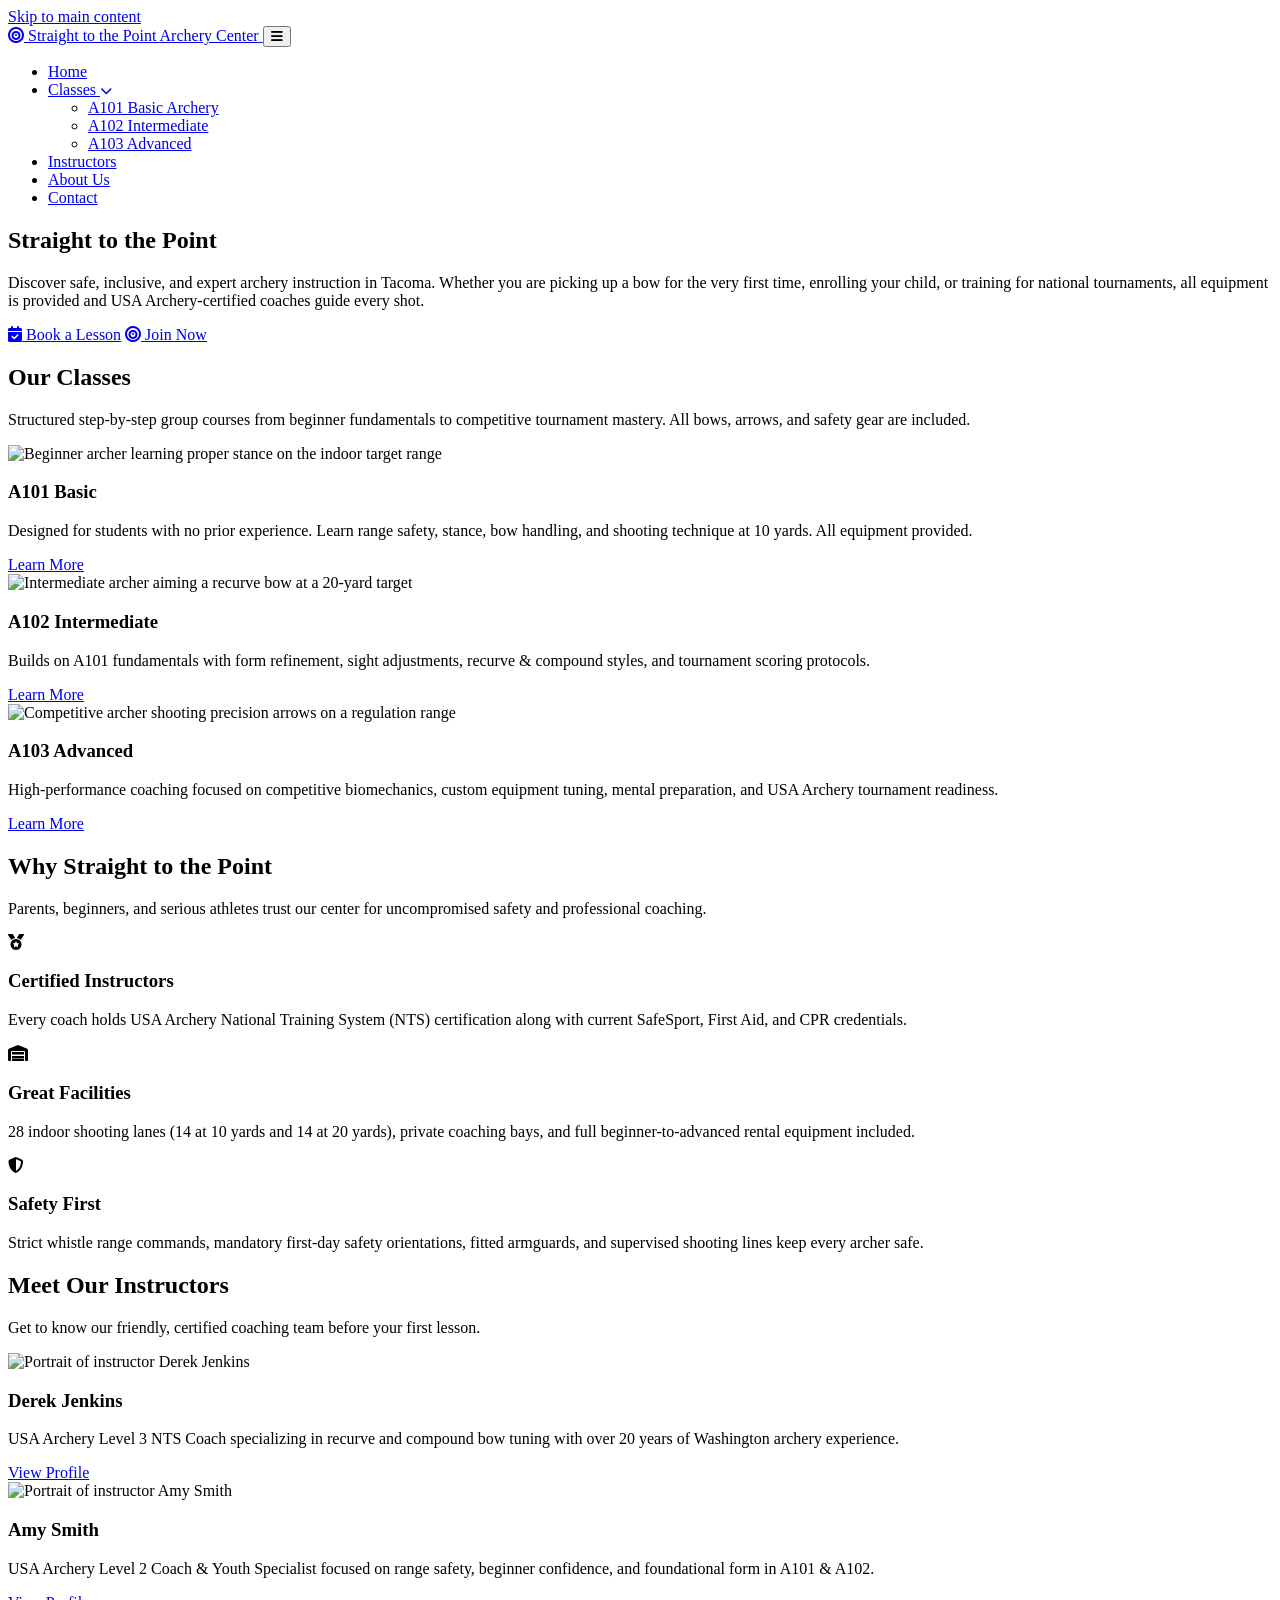
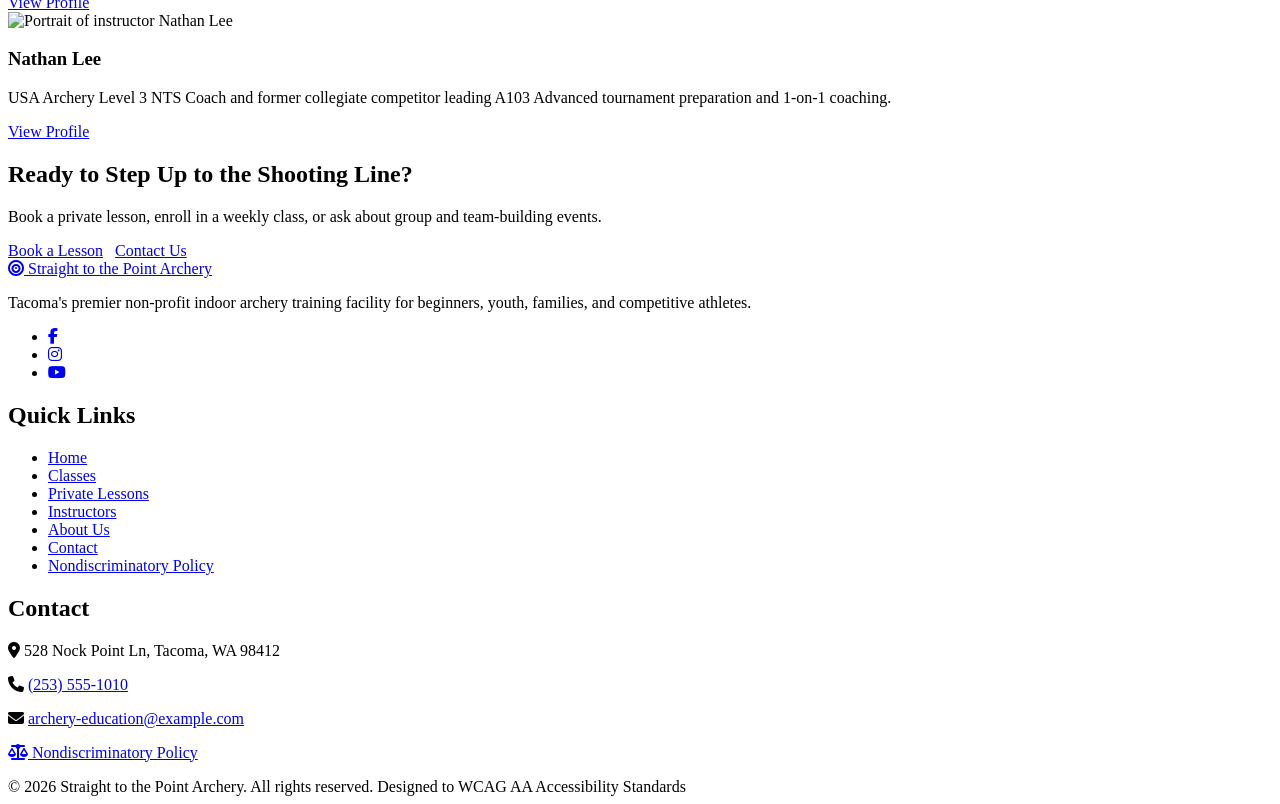
==== index.html @ 1c837aba "Initial commit" ====
<!DOCTYPE html>
<html lang="en">
<head>
  <meta charset="UTF-8">
  <meta name="viewport" content="width=device-width, initial-scale=1.0">
  <title>Home | Straight to the Point Archery</title>
  <!-- Google Fonts: Montserrat Bold & Open Sans Regular -->
  <link rel="preconnect" href="https://fonts.googleapis.com">
  <link rel="preconnect" href="https://fonts.gstatic.com" crossorigin>
  <link href="https://fonts.googleapis.com/css2?family=Montserrat:wght@600;700&family=Open+Sans:wght@400;600;700&display=swap" rel="stylesheet">
  <!-- Font Awesome Icons -->
  <link rel="stylesheet" href="https://cdnjs.cloudflare.com/ajax/libs/font-awesome/6.5.1/css/all.min.css">
  <link rel="stylesheet" href=C:\Users\Laptop\Desktop\straight-to-the-point-archery\css\styles.css>
</head>
<body>
  <a href="#main-content" class="skip-link">Skip to main content</a>

  <!-- Header & Navigation (Consistent across all 6 pages) -->
  <header class="site-header">
    <div class="container header-inner">
      <a href="index.html" class="logo" aria-label="Straight to the Point Archery Home">
        <span class="logo-mark" aria-hidden="true"><i class="fa-solid fa-bullseye"></i></span>
        <span class="logo-text">
          Straight to the Point
          <span>Archery Center</span>
        </span>
      </a>

      <button class="menu-toggle" id="menuToggle" aria-expanded="false" aria-controls="mainNav" aria-label="Toggle navigation menu">
        <i class="fa-solid fa-bars" aria-hidden="true"></i>
      </button>

      <nav class="main-nav" id="mainNav" aria-label="Main Navigation">
        <ul>
          <li><a href="index.html" class="active" aria-current="page">Home</a></li>
          <li class="has-dropdown">
            <a href="classes.html">Classes <i class="fa-solid fa-chevron-down" style="font-size:0.75rem;" aria-hidden="true"></i></a>
            <ul class="dropdown-menu" aria-label="Classes Submenu">
              <li><a href="classes.html#a101">A101 Basic Archery</a></li>
              <li><a href="classes.html#a102">A102 Intermediate</a></li>
              <li><a href="classes.html#a103">A103 Advanced</a></li>
            </ul>
          </li>
          <li><a href="instructors.html">Instructors</a></li>
          <li><a href="about.html">About Us</a></li>
          <li><a href="contact.html">Contact</a></li>
        </ul>
      </nav>
    </div>
  </header>

  <main id="main-content">
    <!-- Hero Section -->
    <section class="hero" aria-labelledby="hero-heading">
      <div class="container">
        <div class="hero-card">
          <h1 id="hero-heading">Straight to the Point</h1>
          <p>Discover safe, inclusive, and expert archery instruction in Tacoma. Whether you are picking up a bow for the very first time, enrolling your child, or training for national tournaments, all equipment is provided and USA Archery-certified coaches guide every shot.</p>
          <div class="hero-actions">
            <a href="classes.html" class="btn btn-gold"><i class="fa-solid fa-calendar-check" aria-hidden="true"></i> Book a Lesson</a>
            <a href="classes.html" class="btn btn-outline"><i class="fa-solid fa-bullseye" aria-hidden="true"></i> Join Now</a>
          </div>
        </div>
      </div>
    </section>

    <!-- Our Classes Section -->
    <section class="section" aria-labelledby="home-classes-heading">
      <div class="container">
        <div class="section-header">
          <h2 id="home-classes-heading" class="section-title">Our Classes</h2>
          <p class="section-subtitle">Structured step-by-step group courses from beginner fundamentals to competitive tournament mastery. All bows, arrows, and safety gear are included.</p>
        </div>

        <div class="grid-3">
          <article class="card">
            <img src='C:\Users\Laptop\Desktop\straight-to-the-point-archery\images\Basic.jpg' alt="Beginner archer learning proper stance on the indoor target range" class="card-img">
            <div class="card-body">
              <h3 class="card-title">A101 Basic</h3>
              <p class="card-text">Designed for students with no prior experience. Learn range safety, stance, bow handling, and shooting technique at 10 yards. All equipment provided.</p>
              <a href="classes.html#a101" class="btn btn-gold">Learn More</a>
            </div>
          </article>

          <article class="card">
            <img src="C:\Users\Laptop\Desktop\straight-to-the-point-archery\images\intermediate.jpg" alt="Intermediate archer aiming a recurve bow at a 20-yard target" class="card-img">
            <div class="card-body">
              <h3 class="card-title">A102 Intermediate</h3>
              <p class="card-text">Builds on A101 fundamentals with form refinement, sight adjustments, recurve &amp; compound styles, and tournament scoring protocols.</p>
              <a href="classes.html#a102" class="btn btn-gold">Learn More</a>
            </div>
          </article>

          <article class="card">
            <img src="C:\Users\Laptop\Desktop\straight-to-the-point-archery\images\advanvanced.jpg" alt="Competitive archer shooting precision arrows on a regulation range" class="card-img">
            <div class="card-body">
              <h3 class="card-title">A103 Advanced</h3>
              <p class="card-text">High-performance coaching focused on competitive biomechanics, custom equipment tuning, mental preparation, and USA Archery tournament readiness.</p>
              <a href="classes.html#a103" class="btn btn-gold">Learn More</a>
            </div>
          </article>
        </div>
      </div>
    </section>

    <!-- Why Straight to the Point (Trust Section) -->
    <section class="section" style="padding-top:0;" aria-labelledby="trust-heading">
      <div class="container">
        <div class="section-header">
          <h2 id="trust-heading" class="section-title">Why Straight to the Point</h2>
          <p class="section-subtitle">Parents, beginners, and serious athletes trust our center for uncompromised safety and professional coaching.</p>
        </div>

        <div class="grid-3">
          <article class="card text-center">
            <div class="card-body">
              <div class="circle-icon" aria-hidden="true"><i class="fa-solid fa-medal"></i></div>
              <h3 class="card-title">Certified Instructors</h3>
              <p class="card-text">Every coach holds USA Archery National Training System (NTS) certification along with current SafeSport, First Aid, and CPR credentials.</p>
            </div>
          </article>

          <article class="card text-center">
            <div class="card-body">
              <div class="circle-icon" aria-hidden="true"><i class="fa-solid fa-warehouse"></i></div>
              <h3 class="card-title">Great Facilities</h3>
              <p class="card-text">28 indoor shooting lanes (14 at 10 yards and 14 at 20 yards), private coaching bays, and full beginner-to-advanced rental equipment included.</p>
            </div>
          </article>

          <article class="card text-center">
            <div class="card-body">
              <div class="circle-icon" aria-hidden="true"><i class="fa-solid fa-shield-halved"></i></div>
              <h3 class="card-title">Safety First</h3>
              <p class="card-text">Strict whistle range commands, mandatory first-day safety orientations, fitted armguards, and supervised shooting lines keep every archer safe.</p>
            </div>
          </article>
        </div>
      </div>
    </section>

    <!-- Meet Our Instructors Section -->
    <section class="section" style="padding-top:0;" aria-labelledby="home-instructors-heading">
      <div class="container">
        <div class="section-header">
          <h2 id="home-instructors-heading" class="section-title">Meet Our Instructors</h2>
          <p class="section-subtitle">Get to know our friendly, certified coaching team before your first lesson.</p>
        </div>

        <div class="grid-3">
          <article class="card text-center">
            <div class="card-body">
              <img src="C:\Users\Laptop\Desktop\straight-to-the-point-archery\images\instructor-bio-image3.png" alt="Portrait of instructor Derek Jenkins" class="circle-photo">
              <h3 class="card-title">Derek Jenkins</h3>
              <p class="card-text">USA Archery Level 3 NTS Coach specializing in recurve and compound bow tuning with over 20 years of Washington archery experience.</p>
              <a href="instructors.html#derek" class="btn btn-outline">View Profile</a>
            </div>
          </article>

          <article class="card text-center">
            <div class="card-body">
              <img src="C:\Users\Laptop\Desktop\straight-to-the-point-archery\images\instructor-bio-image2.png" alt="Portrait of instructor Amy Smith" class="circle-photo">
              <h3 class="card-title">Amy Smith</h3>
              <p class="card-text">USA Archery Level 2 Coach &amp; Youth Specialist focused on range safety, beginner confidence, and foundational form in A101 &amp; A102.</p>
              <a href="instructors.html#amy" class="btn btn-outline">View Profile</a>
            </div>
          </article>

          <article class="card text-center">
            <div class="card-body">
              <img src="C:\Users\Laptop\Desktop\straight-to-the-point-archery\images\instructor-bio-image1.png" alt="Portrait of instructor Nathan Lee" class="circle-photo">
              <h3 class="card-title">Nathan Lee</h3>
              <p class="card-text">USA Archery Level 3 NTS Coach and former collegiate competitor leading A103 Advanced tournament preparation and 1-on-1 coaching.</p>
              <a href="instructors.html#nathan" class="btn btn-outline">View Profile</a>
            </div>
          </article>
        </div>

        <div class="cta-band">
          <div>
            <h2>Ready to Step Up to the Shooting Line?</h2>
            <p>Book a private lesson, enroll in a weekly class, or ask about group and team-building events.</p>
          </div>
          <div style="display:flex; gap:0.75rem; flex-wrap:wrap;">
            <a href="private-lessons.html" class="btn btn-gold">Book a Lesson</a>
            <a href="contact.html" class="btn btn-outline">Contact Us</a>
          </div>
        </div>
      </div>
    </section>
  </main>

  <!-- Site Footer (Deep Brown #5C4033) -->
  <footer class="site-footer">
    <div class="container">
      <div class="footer-grid">
        <div>
          <a href="index.html" class="footer-logo">
            <span class="logo-mark" aria-hidden="true"><i class="fa-solid fa-bullseye"></i></span>
            <span>Straight to the Point Archery</span>
          </a>
          <p>Tacoma's premier non-profit indoor archery training facility for beginners, youth, families, and competitive athletes.</p>
          <ul class="social-links" aria-label="Social Media Links">
            <li><a href="https://facebook.com" target="_blank" rel="noopener" aria-label="Follow us on Facebook"><i class="fa-brands fa-facebook-f" aria-hidden="true"></i></a></li>
            <li><a href="https://instagram.com" target="_blank" rel="noopener" aria-label="Follow us on Instagram"><i class="fa-brands fa-instagram" aria-hidden="true"></i></a></li>
            <li><a href="https://youtube.com" target="_blank" rel="noopener" aria-label="Watch our videos on YouTube"><i class="fa-brands fa-youtube" aria-hidden="true"></i></a></li>
          </ul>
        </div>

        <div>
          <h2 class="footer-heading">Quick Links</h2>
          <ul class="footer-links">
            <li><a href="index.html">Home</a></li>
            <li><a href="classes.html">Classes</a></li>
            <li><a href="private-lessons.html">Private Lessons</a></li>
            <li><a href="instructors.html">Instructors</a></li>
            <li><a href="about.html">About Us</a></li>
            <li><a href="contact.html">Contact</a></li>
            <li><a href="about.html#nondiscriminatory-policy">Nondiscriminatory Policy</a></li>
          </ul>
        </div>

        <div class="footer-contact">
          <h2 class="footer-heading">Contact</h2>
          <p><i class="fa-solid fa-location-dot" aria-hidden="true"></i> 528 Nock Point Ln, Tacoma, WA 98412</p>
          <p><i class="fa-solid fa-phone" aria-hidden="true"></i> <a href="tel:+12535551010">(253) 555-1010</a></p>
          <p><i class="fa-solid fa-envelope" aria-hidden="true"></i> <a href="mailto:archery-education@example.com">archery-education@example.com</a></p>
          <p style="margin-top:0.65rem;"><a href="about.html#nondiscriminatory-policy"><i class="fa-solid fa-scale-balanced" aria-hidden="true"></i> Nondiscriminatory Policy</a></p>
        </div>
      </div>

      <div class="footer-bottom">
        <span>&copy; 2026 Straight to the Point Archery. All rights reserved.</span>
        <span>Designed to WCAG AA Accessibility Standards</span>
      </div>
    </div>
  </footer>

  <script>
    const menuToggle = document.getElementById('menuToggle');
    const mainNav = document.getElementById('mainNav');
    if (menuToggle && mainNav) {
      menuToggle.addEventListener('click', () => {
        const isOpen = mainNav.classList.toggle('open');
        menuToggle.setAttribute('aria-expanded', isOpen ? 'true' : 'false');
        menuToggle.innerHTML = isOpen
          ? '<i class="fa-solid fa-xmark" aria-hidden="true"></i>'
          : '<i class="fa-solid fa-bars" aria-hidden="true"></i>';
      });
    }

  </script>
</body>
</html>
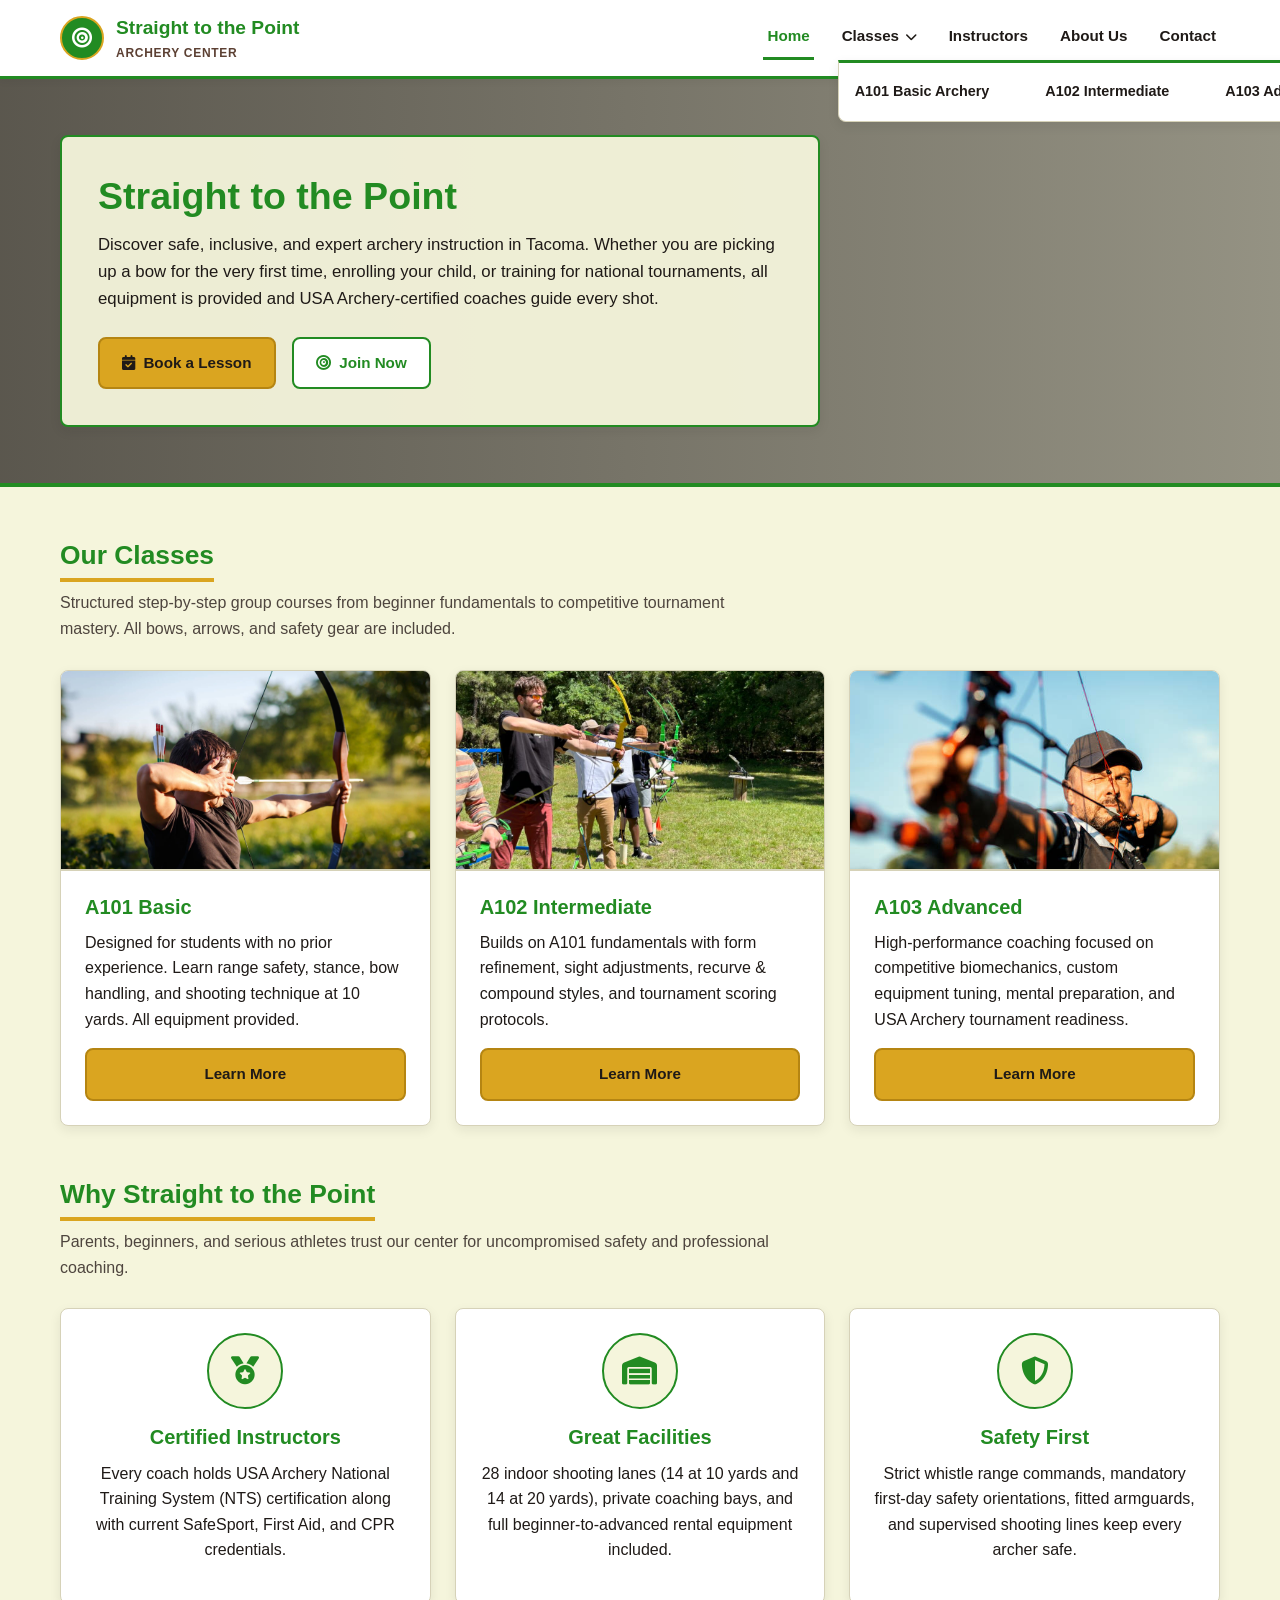
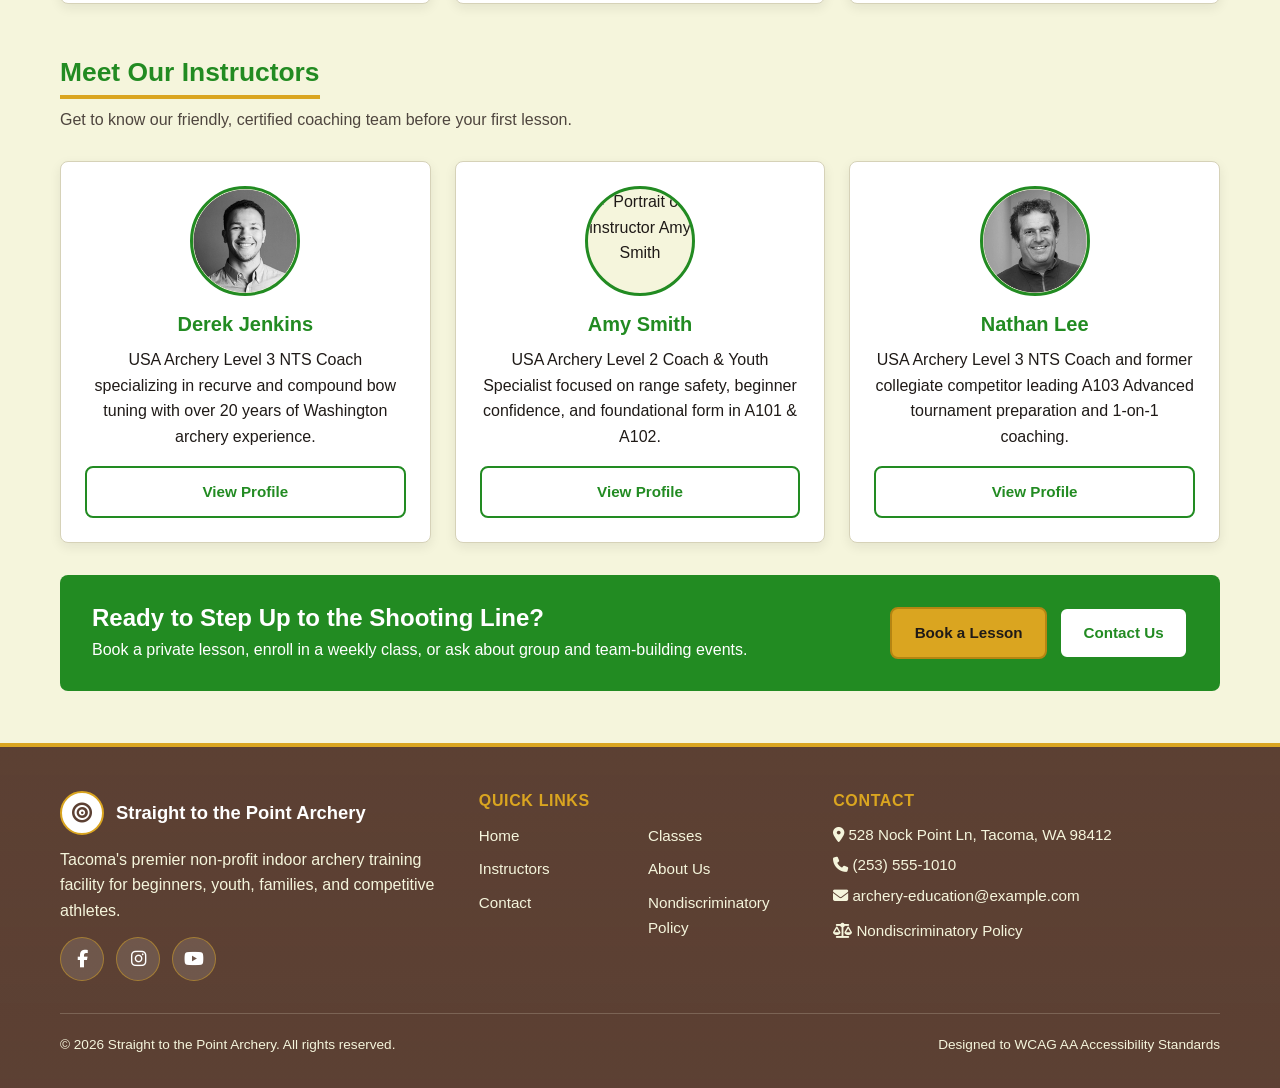
==== commit ae12604f: "Update website" ====
--- a/index.html
+++ b/index.html
@@ -10,7 +10,7 @@
   <link href="https://fonts.googleapis.com/css2?family=Montserrat:wght@600;700&family=Open+Sans:wght@400;600;700&display=swap" rel="stylesheet">
   <!-- Font Awesome Icons -->
   <link rel="stylesheet" href="https://cdnjs.cloudflare.com/ajax/libs/font-awesome/6.5.1/css/all.min.css">
-  <link rel="stylesheet" href=C:\Users\Laptop\Desktop\straight-to-the-point-archery\css\styles.css>
+  <link rel="stylesheet" href=css\styles.css>
 </head>
 <body>
   <a href="#main-content" class="skip-link">Skip to main content</a>
@@ -74,7 +74,7 @@
 
         <div class="grid-3">
           <article class="card">
-            <img src='C:\Users\Laptop\Desktop\straight-to-the-point-archery\images\Basic.jpg' alt="Beginner archer learning proper stance on the indoor target range" class="card-img">
+            <img src='images\Basic.jpg' alt="Beginner archer learning proper stance on the indoor target range" class="card-img">
             <div class="card-body">
               <h3 class="card-title">A101 Basic</h3>
               <p class="card-text">Designed for students with no prior experience. Learn range safety, stance, bow handling, and shooting technique at 10 yards. All equipment provided.</p>
@@ -83,7 +83,7 @@
           </article>
 
           <article class="card">
-            <img src="C:\Users\Laptop\Desktop\straight-to-the-point-archery\images\intermediate.jpg" alt="Intermediate archer aiming a recurve bow at a 20-yard target" class="card-img">
+            <img src="images\intermediate.jpg" alt="Intermediate archer aiming a recurve bow at a 20-yard target" class="card-img">
             <div class="card-body">
               <h3 class="card-title">A102 Intermediate</h3>
               <p class="card-text">Builds on A101 fundamentals with form refinement, sight adjustments, recurve &amp; compound styles, and tournament scoring protocols.</p>
@@ -92,7 +92,7 @@
           </article>
 
           <article class="card">
-            <img src="C:\Users\Laptop\Desktop\straight-to-the-point-archery\images\advanvanced.jpg" alt="Competitive archer shooting precision arrows on a regulation range" class="card-img">
+            <img src="images\advanvanced.jpg" alt="Competitive archer shooting precision arrows on a regulation range" class="card-img">
             <div class="card-body">
               <h3 class="card-title">A103 Advanced</h3>
               <p class="card-text">High-performance coaching focused on competitive biomechanics, custom equipment tuning, mental preparation, and USA Archery tournament readiness.</p>
@@ -150,7 +150,7 @@
         <div class="grid-3">
           <article class="card text-center">
             <div class="card-body">
-              <img src="C:\Users\Laptop\Desktop\straight-to-the-point-archery\images\instructor-bio-image3.png" alt="Portrait of instructor Derek Jenkins" class="circle-photo">
+              <img src="images\instructor-bio-image3.png" alt="Portrait of instructor Derek Jenkins" class="circle-photo">
               <h3 class="card-title">Derek Jenkins</h3>
               <p class="card-text">USA Archery Level 3 NTS Coach specializing in recurve and compound bow tuning with over 20 years of Washington archery experience.</p>
               <a href="instructors.html#derek" class="btn btn-outline">View Profile</a>
@@ -168,7 +168,7 @@
 
           <article class="card text-center">
             <div class="card-body">
-              <img src="C:\Users\Laptop\Desktop\straight-to-the-point-archery\images\instructor-bio-image1.png" alt="Portrait of instructor Nathan Lee" class="circle-photo">
+              <img src="images\instructor-bio-image1.png" alt="Portrait of instructor Nathan Lee" class="circle-photo">
               <h3 class="card-title">Nathan Lee</h3>
               <p class="card-text">USA Archery Level 3 NTS Coach and former collegiate competitor leading A103 Advanced tournament preparation and 1-on-1 coaching.</p>
               <a href="instructors.html#nathan" class="btn btn-outline">View Profile</a>
@@ -212,7 +212,6 @@
           <ul class="footer-links">
             <li><a href="index.html">Home</a></li>
             <li><a href="classes.html">Classes</a></li>
-            <li><a href="private-lessons.html">Private Lessons</a></li>
             <li><a href="instructors.html">Instructors</a></li>
             <li><a href="about.html">About Us</a></li>
             <li><a href="contact.html">Contact</a></li>
